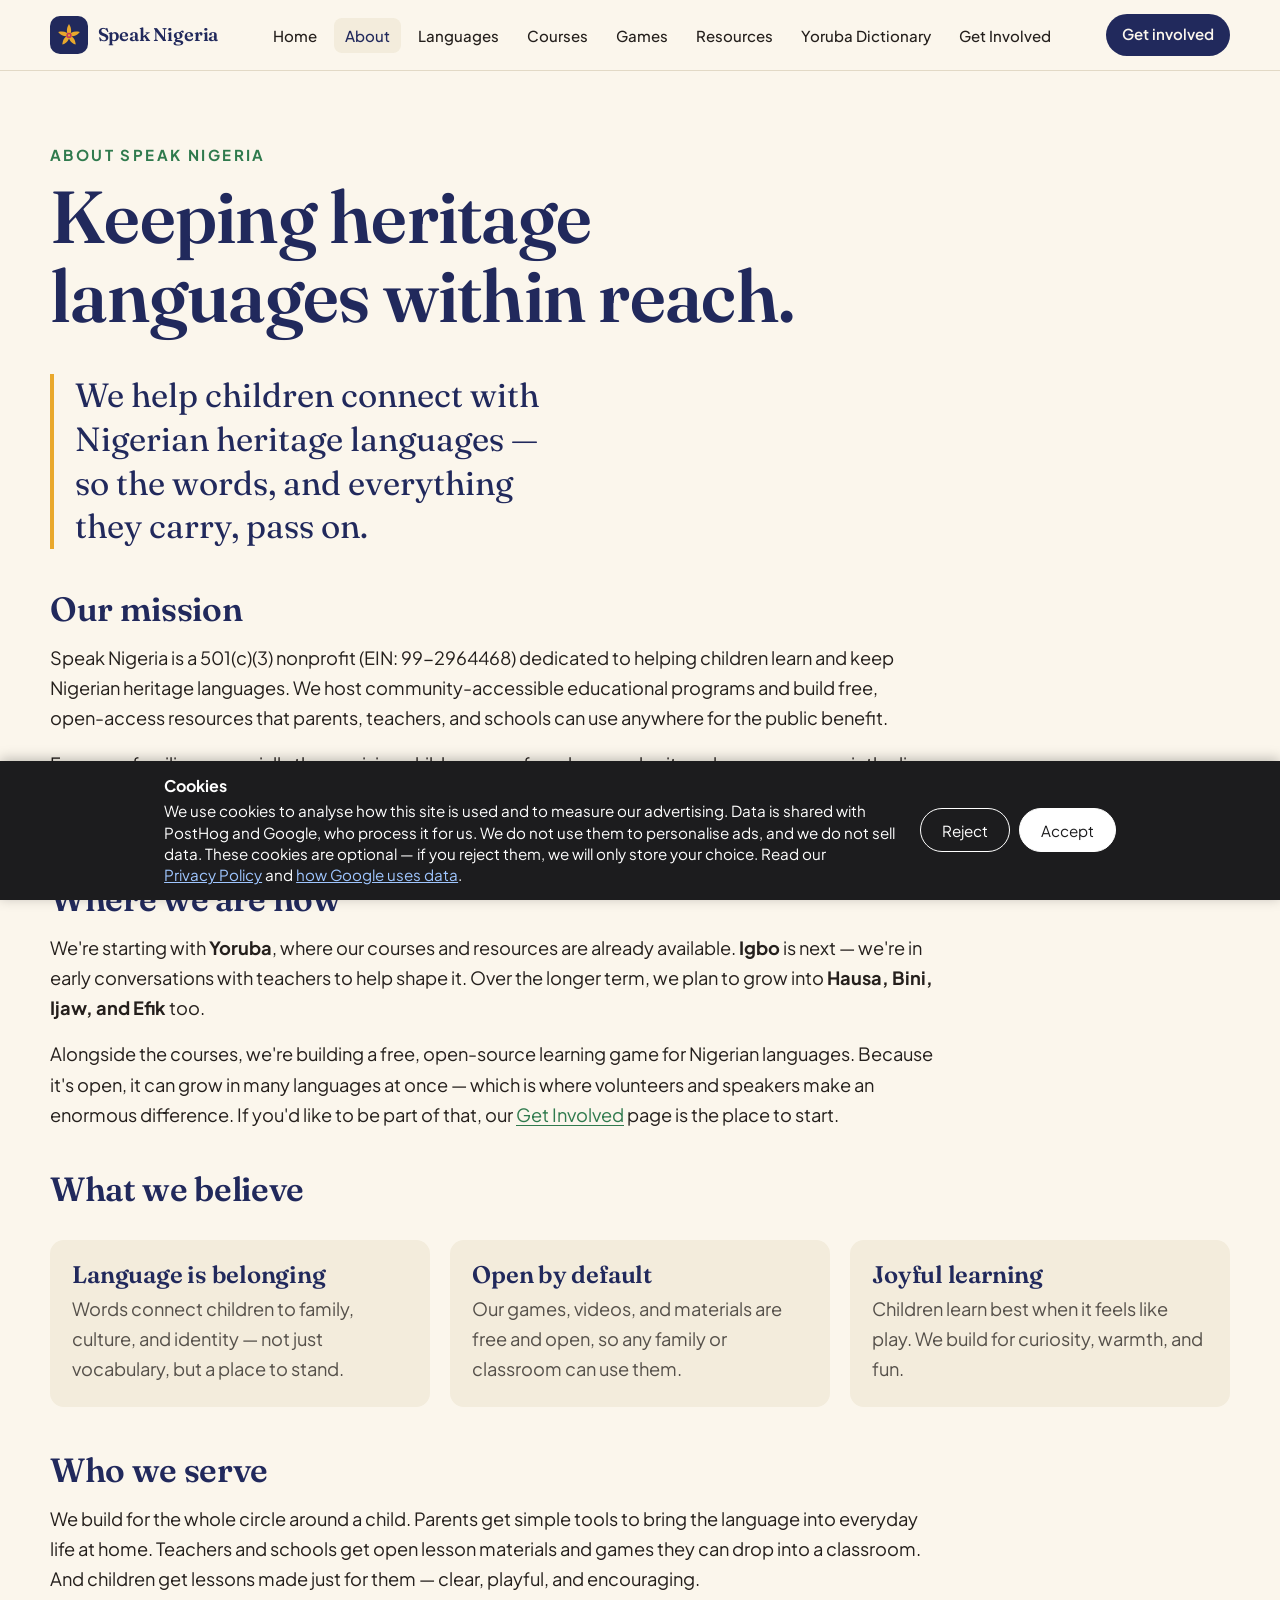
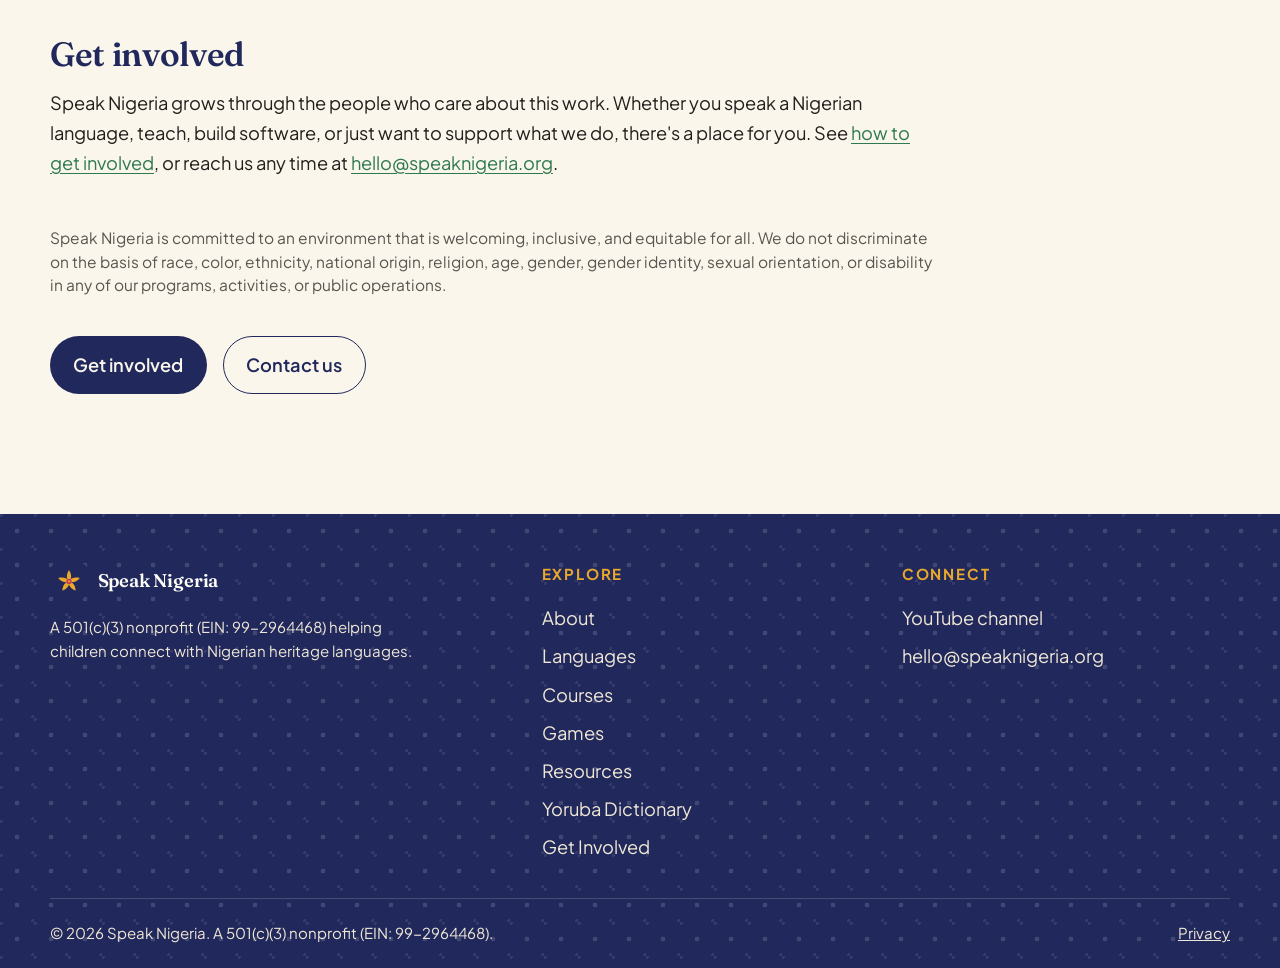
==== about.html @ 641bc690 "Add a privacy policy, and the measurement it describes The cookie notice needs somewhere to link, an" ====
<!DOCTYPE html>
<html lang="en">
<head>
  <meta charset="UTF-8" />
  <meta name="viewport" content="width=device-width, initial-scale=1.0" />
  <link rel="icon" type="image/svg+xml" href="/favicon.svg" />
  <title>About — Speak Nigeria</title>
  <meta name="description" content="Our mission: helping children connect with Nigerian heritage languages through joyful learning and free, open resources. Starting with Yoruba, building toward more." />
  <link rel="preconnect" href="https://fonts.googleapis.com" />
  <link rel="preconnect" href="https://fonts.gstatic.com" crossorigin />
  <link href="https://fonts.googleapis.com/css2?family=Fraunces:opsz,wght@9..144,400;9..144,500;9..144,600&family=Plus+Jakarta+Sans:wght@400;500;600;700&display=swap" rel="stylesheet" />
  <link rel="stylesheet" href="assets/styles.css" />
</head>
<body>
  <a class="skip" href="#main">Skip to content</a>

  <header class="site-header">
    <div class="wrap nav">
      <a class="brand" href="index.html">
        <span class="brand-mark"><svg class="brand-flower" viewBox="0 0 64 64" xmlns="http://www.w3.org/2000/svg" role="img" aria-label="Speak Nigeria">
        <g fill="#E9A82C">
          <path d="M32 5 C 39 16, 39 27, 32 33 C 25 27, 25 16, 32 5 Z"/>
          <path d="M32 5 C 39 16, 39 27, 32 33 C 25 27, 25 16, 32 5 Z" transform="rotate(72 32 33)"/>
          <path d="M32 5 C 39 16, 39 27, 32 33 C 25 27, 25 16, 32 5 Z" transform="rotate(144 32 33)"/>
          <path d="M32 5 C 39 16, 39 27, 32 33 C 25 27, 25 16, 32 5 Z" transform="rotate(216 32 33)"/>
          <path d="M32 5 C 39 16, 39 27, 32 33 C 25 27, 25 16, 32 5 Z" transform="rotate(288 32 33)"/>
        </g>
        <circle cx="32" cy="33" r="6.5" fill="#C6385A"/>
        <circle cx="32" cy="33" r="2.6" fill="#E9A82C"/>
      </svg></span>
        <span class="brand-name">Speak Nigeria</span>
      </a>
      <nav aria-label="Primary">
        <ul class="nav-links">
          <li><a href="index.html">Home</a></li>
          <li><a href="about.html" aria-current="page">About</a></li>
          <li><a href="languages.html">Languages</a></li>
          <li><a href="courses.html">Courses</a></li>
          <li><a href="https://games.speaknigeria.org">Games</a></li>
          <li><a href="resources.html">Resources</a></li>
          <li><a href="https://yorubadict.com" target="_blank" rel="noopener">Yoruba Dictionary</a></li>
          <li><a href="get-involved.html">Get Involved</a></li>
        </ul>
      </nav>
      <a class="nav-cta" href="get-involved.html">Get involved</a>
      <button class="nav-toggle" aria-label="Menu" aria-expanded="false"><span></span></button>
    </div>
    <div class="wrap mobile-menu">
      <a href="index.html">Home</a>
      <a href="about.html">About</a>
      <a href="languages.html">Languages</a>
      <a href="courses.html">Courses</a>
      <a href="https://games.speaknigeria.org">Games</a>
      <a href="resources.html">Resources</a>
      <a href="https://yorubadict.com" target="_blank" rel="noopener">Yoruba Dictionary</a>
      <a href="get-involved.html">Get Involved</a>
    </div>
  </header>

  <main id="main">
    <div class="wrap page-head">
      <p class="eyebrow" style="color:var(--accent-courses);">About Speak Nigeria</p>
      <h1>Keeping heritage languages within reach.</h1>
    </div>

    <section class="section" style="padding-top:0;">
      <div class="wrap">
        <div class="mission-quote reveal" style="font-size:var(--step-2); max-width:24ch;">
          We help children connect with Nigerian heritage languages — so the words, and everything they carry, pass on.
        </div>

        <div class="prose reveal" style="margin-top:2.5rem;">
          <h2>Our mission</h2>
          <p>Speak Nigeria is a 501(c)(3) nonprofit (EIN: 99-2964468) dedicated to helping children learn and keep Nigerian heritage languages. We host community-accessible educational programs and build free, open-access resources that parents, teachers, and schools can use anywhere for the public benefit.</p>
          <p>For many families, especially those raising children away from home, a heritage language can quietly slip away in a single generation. We want to change that. A language isn't only a way to speak — it carries family history, culture, and a sense of belonging. When a child holds on to the language, they hold on to all of it.</p>

          <h2>Where we are now</h2>
          <p>We're starting with <strong>Yoruba</strong>, where our courses and resources are already available. <strong>Igbo</strong> is next — we're in early conversations with teachers to help shape it. Over the longer term, we plan to grow into <strong>Hausa, Bini, Ijaw, and Efik</strong> too.</p>
          <p>Alongside the courses, we're building a free, open-source learning game for Nigerian languages. Because it's open, it can grow in many languages at once — which is where volunteers and speakers make an enormous difference. If you'd like to be part of that, our <a href="get-involved.html">Get Involved</a> page is the place to start.</p>

          <h2>What we believe</h2>
        </div>

        <div class="values">
          <div class="value reveal">
            <h3>Language is belonging</h3>
            <p>Words connect children to family, culture, and identity — not just vocabulary, but a place to stand.</p>
          </div>
          <div class="value reveal">
            <h3>Open by default</h3>
            <p>Our games, videos, and materials are free and open, so any family or classroom can use them.</p>
          </div>
          <div class="value reveal">
            <h3>Joyful learning</h3>
            <p>Children learn best when it feels like play. We build for curiosity, warmth, and fun.</p>
          </div>
        </div>

        <div class="prose reveal" style="margin-top:2.8rem;">
          <h2>Who we serve</h2>
          <p>We build for the whole circle around a child. Parents get simple tools to bring the language into everyday life at home. Teachers and schools get open lesson materials and games they can drop into a classroom. And children get lessons made just for them — clear, playful, and encouraging.</p>

          <h2>Get involved</h2>
          <p>Speak Nigeria grows through the people who care about this work. Whether you speak a Nigerian language, teach, build software, or just want to support what we do, there's a place for you. See <a href="get-involved.html">how to get involved</a>, or reach us any time at <a href="mailto:hello@speaknigeria.org">hello@speaknigeria.org</a>.</p>
          
          <p style="margin-top:3rem; font-size: 0.85em; opacity: 0.75; line-height: 1.5;">Speak Nigeria is committed to an environment that is welcoming, inclusive, and equitable for all. We do not discriminate on the basis of race, color, ethnicity, national origin, religion, age, gender, gender identity, sexual orientation, or disability in any of our programs, activities, or public operations.</p>
        </div>

        <!-- Side-by-side action buttons -->
        <div style="margin-top: 2.5rem; display: flex; gap: 1rem; flex-wrap: wrap;" class="reveal">
          <a class="btn btn-dark" href="get-involved.html">Get involved</a>
          <a class="btn" style="background: transparent; border: 1.5px solid var(--brand-indigo); color: var(--brand-indigo);" href="mailto:hello@speaknigeria.org">Contact us</a>
        </div>
      </div>
    </section>
  </main>

  <footer class="site-footer adire">
    <div class="wrap">
      <div class="footer-grid">
        <div>
          <a class="brand" href="index.html"><span class="brand-mark"><svg class="brand-flower" viewBox="0 0 64 64" xmlns="http://www.w3.org/2000/svg" role="img" aria-label="Speak Nigeria">
        <g fill="#E9A82C">
          <path d="M32 5 C 39 16, 39 27, 32 33 C 25 27, 25 16, 32 5 Z"/>
          <path d="M32 5 C 39 16, 39 27, 32 33 C 25 27, 25 16, 32 5 Z" transform="rotate(72 32 33)"/>
          <path d="M32 5 C 39 16, 39 27, 32 33 C 25 27, 25 16, 32 5 Z" transform="rotate(144 32 33)"/>
          <path d="M32 5 C 39 16, 39 27, 32 33 C 25 27, 25 16, 32 5 Z" transform="rotate(216 32 33)"/>
          <path d="M32 5 C 39 16, 39 27, 32 33 C 25 27, 25 16, 32 5 Z" transform="rotate(288 32 33)"/>
        </g>
        <circle cx="32" cy="33" r="6.5" fill="#C6385A"/>
        <circle cx="32" cy="33" r="2.6" fill="#E9A82C"/>
      </svg></span><span class="brand-name">Speak Nigeria</span></a>
          <p>A 501(c)(3) nonprofit (EIN: 99-2964468) helping children connect with Nigerian heritage languages.</p>
        </div>
        <div class="footer-col">
          <h4>Explore</h4>
          <a href="about.html">About</a>
          <a href="languages.html">Languages</a>
          <a href="courses.html">Courses</a>
          <a href="https://games.speaknigeria.org">Games</a>
          <a href="resources.html">Resources</a>
          <a href="https://yorubadict.com" target="_blank" rel="noopener">Yoruba Dictionary</a>
          <a href="get-involved.html">Get Involved</a>
        </div>
        <div class="footer-col">
          <h4>Connect</h4>
          <a href="https://www.youtube.com/@speaknigeria" target="_blank" rel="noopener" data-youtube>YouTube channel</a>
          <a href="mailto:hello@speaknigeria.org">hello@speaknigeria.org</a>
        </div>
      </div>
      <div class="footer-bottom">
        <span>© 2026 Speak Nigeria. A 501(c)(3) nonprofit (EIN: 99-2964468).</span>
        <span><a href="privacy.html">Privacy</a></span>
      </div>
    </div>
  </footer>

  <!-- Analytics. Order matters: consent sets the default-denied state before
       anything can send, and track.js queues until consent resolves.
       These three are copies - edit them in the yorubadict repo and run
       analytics/copy-to-siblings.mjs. -->
  <script src="assets/analytics/consent.js?v=1"></script>
  <script src="assets/analytics/track.js?v=1"></script>
  <script src="assets/analytics/page-events.js?v=1"></script>
  <script>snPage.start('speaknigeria');</script>
  <script src="assets/main.js"></script>
</body>
</html>
---- assets/styles.css ----
/* =========================================================
   Speak Nigeria — shared stylesheet
   Palette drawn from adire (indigo resist-dyed cloth):
   indigo base, saffron joy, palm-green + hibiscus for the
   three offerings, warm paper ground.
   Brand tokens live in _tokens.css (shared with the Yorùbá
   dictionary) — this file only adds site-specific rules.
   ========================================================= */

@import url("_tokens.css");

/* ---------- reset-ish ---------- */
*, *::before, *::after { box-sizing: border-box; }
html { -webkit-text-size-adjust: 100%; scroll-behavior: smooth; }
body {
  margin: 0;
  font-family: var(--font-body);
  font-size: var(--step-0);
  line-height: 1.65;
  color: var(--text-primary);
  background: var(--background-primary);
  -webkit-font-smoothing: antialiased;
}
img { max-width: 100%; display: block; }
a { color: inherit; }

h1, h2, h3 { font-family: var(--font-display); font-weight: 600; line-height: 1.08; margin: 0; letter-spacing: -0.01em; }
p { margin: 0; }

.wrap { width: min(100% - 2.5rem, var(--wrap)); margin-inline: auto; }

/* ---------- adire pattern (signature motif) ---------- */
.adire {
  background-color: var(--brand-indigo);
  background-image:
    radial-gradient(circle at 50% 50%, rgba(255,255,255,.14) 2.2px, transparent 2.6px),
    radial-gradient(circle at 0 0,     rgba(255,255,255,.09) 3px,   transparent 3.4px),
    radial-gradient(circle at 100% 100%, rgba(255,255,255,.09) 3px, transparent 3.4px);
  background-size: 34px 34px, 34px 34px, 34px 34px;
  background-position: 0 0, 0 0, 0 0;
}

/* ---------- header / nav ---------- */
.site-header {
  position: sticky; top: 0; z-index: 50;
  background: color-mix(in srgb, var(--background-primary) 88%, transparent);
  backdrop-filter: blur(8px);
  border-bottom: 1px solid var(--border-subtle);
}
.nav {
  display: flex; align-items: center; justify-content: space-between;
  gap: 1rem; padding-block: 0.85rem;
}
.brand { display: inline-flex; align-items: center; gap: 0.6rem; text-decoration: none; }
.brand-mark {
  width: 38px; height: 38px; border-radius: 10px;
  display: grid; place-items: center;
  background: var(--brand-indigo); color: var(--brand-accent);
  font-family: var(--font-display); font-weight: 600; font-size: 1.25rem;
  flex: none;
}
.brand-name { font-family: var(--font-display); font-weight: 600; font-size: 1.15rem; color: var(--brand-indigo); letter-spacing: -0.01em; }
.nav-links { display: flex; align-items: center; gap: 0.35rem; list-style: none; margin: 0; padding: 0; }
.nav-links a {
  text-decoration: none; color: var(--text-primary); font-weight: 500; font-size: var(--step--1);
  padding: 0.5rem 0.7rem; border-radius: 8px;
}
.nav-links a:hover { background: var(--background-secondary); }
.nav-links a[aria-current="page"] { color: var(--brand-indigo); background: var(--background-secondary); }
.nav-cta {
  text-decoration: none; font-weight: 600; font-size: var(--step--1);
  background: var(--brand-indigo); color: var(--background-primary);
  padding: 0.55rem 1rem; border-radius: 999px;
}
.nav-cta:hover { background: var(--brand-indigo-deep); }

.nav-toggle { display: none; }
.mobile-menu { display: none; }
.brand-flower { width: 26px; height: 26px; display: block; overflow: visible; }

/* ---------- buttons ---------- */
.btn {
  display: inline-flex; align-items: center; gap: 0.5rem;
  font-family: var(--font-body); font-weight: 600; font-size: var(--step-0);
  text-decoration: none; cursor: pointer;
  padding: 0.8rem 1.4rem; border-radius: 999px; border: 1.5px solid transparent;
  transition: transform .12s ease, background .2s ease;
}
.btn:active { transform: translateY(1px); }
.btn-primary { background: var(--brand-accent); color: var(--brand-indigo-deep); }
.btn-primary:hover { background: var(--brand-accent-hover); }
.btn-ghost { background: transparent; color: var(--background-primary); border-color: rgba(239,231,214,.4); }
.btn-ghost:hover { border-color: var(--background-primary); }
.btn-dark { background: var(--brand-indigo); color: var(--background-primary); }
.btn-dark:hover { background: var(--brand-indigo-deep); }

/* ---------- hero ---------- */
.hero { color: var(--text-tertiary); position: relative; overflow: hidden; }
.hero-inner { padding-block: clamp(3.5rem, 8vw, 6.5rem); text-align: center; }
.greeting {
  font-family: "Noto Serif", "Noto Sans", "Segoe UI", "Arial Unicode MS", serif;
  font-weight: 600;
  font-size: var(--step-4); color: var(--surface); line-height: 1.1;
  margin-bottom: 0.35rem;
  font-variant-ligatures: none;
  text-rendering: optimizeLegibility;
}
.greeting-sub {
  font-size: var(--step--1); letter-spacing: 0.18em; text-transform: uppercase;
  color: var(--brand-accent); min-height: 1.4em;
}
.hero h1 {
  color: var(--surface); font-size: var(--step-3);
  max-width: 20ch; margin: 1.4rem auto 0.9rem;
}
.hero p.lede { max-width: 52ch; margin: 0 auto 2rem; color: var(--text-tertiary); font-size: var(--step-1); line-height: 1.5; }
.hero-actions { display: flex; gap: 0.8rem; justify-content: center; flex-wrap: wrap; }

/* ---------- sections ---------- */
.section { padding-block: clamp(3rem, 7vw, 5.5rem); }
.section-tight { padding-block: clamp(2rem, 5vw, 3.5rem); }
.eyebrow {
  font-size: var(--step--1); font-weight: 700; letter-spacing: 0.16em;
  text-transform: uppercase; color: var(--accent-courses); margin-bottom: 0.6rem;
}
.section h2 { font-size: var(--step-3); max-width: 18ch; }
.section .intro { max-width: 60ch; margin-top: 1rem; color: var(--text-secondary); font-size: var(--step-1); }

/* ---------- offering cards ---------- */
.cards { display: grid; gap: 1.25rem; margin-top: 2.5rem; grid-template-columns: repeat(3, 1fr); }
.card {
  background: var(--surface); border: 1px solid var(--border-subtle); border-radius: var(--radius);
  padding: 1.6rem; display: flex; flex-direction: column; gap: 0.7rem;
  box-shadow: var(--shadow);
}
.card .tag {
  align-self: flex-start; font-size: var(--step--1); font-weight: 700;
  letter-spacing: 0.08em; text-transform: uppercase;
  padding: 0.3rem 0.7rem; border-radius: 999px;
}
.tag.courses { background: color-mix(in srgb, var(--accent-courses) 14%, #fff); color: var(--accent-courses); }
.tag.games   { background: color-mix(in srgb, var(--accent-games) 12%, #fff); color: var(--accent-games); }
.tag.videos  { background: color-mix(in srgb, var(--accent-videos) 12%, #fff); color: var(--accent-videos); }
.card h3 { font-size: var(--step-2); }
.card p { color: var(--text-secondary); }
.card .card-link { margin-top: auto; font-weight: 600; text-decoration: none; color: var(--brand-indigo); display: inline-flex; gap: .35rem; }
.card .card-link:hover { gap: .6rem; }
.card.accent-courses { border-top: 4px solid var(--accent-courses); }
.card.accent-games   { border-top: 4px solid var(--accent-games); }
.card.accent-videos  { border-top: 4px solid var(--accent-videos); }

/* ---------- language strip ---------- */
.lang-strip { border-block: 1px solid var(--border-subtle); background: var(--background-secondary); }
.lang-strip .wrap { display: flex; flex-wrap: wrap; align-items: center; gap: 0.6rem 1.5rem; padding-block: 1.5rem; justify-content: center; }
.lang-strip .label { font-size: var(--step--1); text-transform: uppercase; letter-spacing: 0.14em; color: var(--text-secondary); font-weight: 600; }
.lang-chip { font-family: var(--font-display); font-size: var(--step-1); color: var(--brand-indigo); }
.lang-chip + .lang-chip::before { content: "·"; color: var(--brand-accent); margin-right: 1.5rem; margin-left: -0.75rem; }

/* ---------- split (about / mission) ---------- */
.split { display: grid; grid-template-columns: 1.1fr 0.9fr; gap: 3rem; align-items: center; }
.mission-quote {
  font-family: var(--font-display); font-size: var(--step-2); line-height: 1.3;
  color: var(--brand-indigo); border-left: 4px solid var(--brand-accent); padding-left: 1.3rem;
}
.stat-row { display: flex; gap: 2rem; flex-wrap: wrap; margin-top: 2rem; }
.stat .n { font-family: var(--font-display); font-size: var(--step-3); color: var(--brand-indigo); line-height: 1; }
.stat .l { font-size: var(--step--1); color: var(--text-secondary); }

/* ---------- band CTA ---------- */
.band { color: var(--background-primary); text-align: center; border-radius: 20px; padding: clamp(2.5rem,5vw,4rem); }
.band h2 { color: var(--surface); font-size: var(--step-3); max-width: 22ch; margin-inline: auto; }
.band p { max-width: 48ch; margin: 1rem auto 2rem; color: var(--text-tertiary); }

/* ---------- content pages (prose) ---------- */
.page-head { padding-block: clamp(3rem, 6vw, 4.5rem) clamp(1.5rem,3vw,2.5rem); }
.page-head .eyebrow { color: var(--brand-accent); }
.page-head h1 { font-size: var(--step-4); color: var(--brand-indigo); max-width: 16ch; }
.prose { max-width: 68ch; }
.prose h2 { font-size: var(--step-2); color: var(--brand-indigo); margin-top: 2.6rem; }
.prose h3 { font-size: var(--step-1); color: var(--brand-indigo); margin-top: 1.8rem; }
.prose p { margin-top: 1rem; color: var(--text-primary); }
.prose ul { margin-top: 1rem; padding-left: 1.2rem; color: var(--text-primary); }
.prose li { margin-top: 0.4rem; }
.prose a { color: var(--accent-courses); text-underline-offset: 3px; }

/* value grid for about */
.values { display: grid; grid-template-columns: repeat(3,1fr); gap: 1.25rem; margin-top: 2rem; }
.value { background: var(--background-secondary); border-radius: var(--radius); padding: 1.4rem; }
.value h3 { font-family: var(--font-display); font-size: var(--step-1); color: var(--brand-indigo); margin-bottom: 0.4rem; }
.value p { color: var(--text-secondary); font-size: var(--step-0); }

/* resource list */
.res-list { display: grid; gap: 1.25rem; margin-top: 2rem; }
.res {
  display: grid; grid-template-columns: auto 1fr auto; gap: 1.2rem; align-items: center;
  background: var(--surface); border: 1px solid var(--border-subtle); border-radius: var(--radius); padding: 1.4rem 1.5rem;
}
.res .dot { width: 12px; height: 12px; border-radius: 50%; }
.res .dot.courses { background: var(--accent-courses); }
.res .dot.games { background: var(--accent-games); }
.res .dot.videos { background: var(--accent-videos); }
.res h3 { font-family: var(--font-display); font-size: var(--step-1); color: var(--brand-indigo); }
.res p { color: var(--text-secondary); font-size: var(--step-0); margin-top: 0.2rem; }
.res .res-cta { text-decoration: none; font-weight: 600; color: var(--brand-indigo); white-space: nowrap; }
.res .res-cta:hover { color: var(--brand-accent); }

/* ---------- footer ---------- */
.site-footer { color: var(--text-tertiary); margin-top: 2rem; }
.footer-grid { display: grid; grid-template-columns: 1.4fr 1fr 1fr; gap: 2rem; padding-block: 3rem 2rem; }
.site-footer .brand-name { color: var(--surface); }
.site-footer p { color: var(--text-tertiary); font-size: var(--step--1); margin-top: 0.8rem; max-width: 34ch; }
.footer-col h4 { font-family: var(--font-body); font-size: var(--step--1); text-transform: uppercase; letter-spacing: 0.12em; color: var(--brand-accent); margin: 0 0 0.8rem; }
.footer-col a { display: block; text-decoration: none; color: var(--text-tertiary); font-size: var(--step-0); padding: 0.25rem 0; }
.footer-col a:hover { color: var(--surface); }
.footer-bottom { border-top: 1px solid rgba(239,231,214,.18); padding-block: 1.4rem; display: flex; justify-content: space-between; flex-wrap: wrap; gap: 1rem; font-size: var(--step--1); color: var(--text-tertiary); }

/* ---------- reveal animation ---------- */
.reveal { opacity: 0; transform: translateY(18px); transition: opacity .6s ease, transform .6s ease; }
.reveal.in { opacity: 1; transform: none; }

/* ---------- responsive ---------- */
@media (max-width: 860px) {
  .cards, .values { grid-template-columns: 1fr; }
  .split { grid-template-columns: 1fr; gap: 2rem; }
  .footer-grid { grid-template-columns: 1fr 1fr; }
}
@media (max-width: 1080px) {
  .nav-links, .nav > .nav-cta { display: none; }
  .nav-toggle {
    display: inline-grid; place-items: center; width: 44px; height: 44px;
    background: transparent; border: 1px solid var(--border-subtle); border-radius: 10px; cursor: pointer;
  }
  .nav-toggle span, .nav-toggle span::before, .nav-toggle span::after {
    content: ""; display: block; width: 20px; height: 2px; background: var(--brand-indigo); position: relative;
  }
  .nav-toggle span::before { position: absolute; top: -6px; }
  .nav-toggle span::after { position: absolute; top: 6px; }
  .mobile-menu { display: none; padding: 0.5rem 0 1rem; border-top: 1px solid var(--border-subtle); }
  .mobile-menu.open { display: block; }
  .mobile-menu a { display: block; text-decoration: none; color: var(--text-primary); font-weight: 500; padding: 0.7rem 0.3rem; }
  .mobile-menu a:hover { color: var(--brand-indigo); }
}
@media (max-width: 560px) {
  .footer-grid { grid-template-columns: 1fr; }
  .res { grid-template-columns: 1fr; gap: 0.6rem; text-align: left; }
}

/* ---------- accessibility ---------- */
:focus-visible { outline: 3px solid var(--brand-accent); outline-offset: 2px; border-radius: 4px; }
.skip {
  position: absolute; left: -9999px; top: 0; background: var(--brand-indigo); color: var(--surface);
  padding: 0.7rem 1rem; border-radius: 0 0 8px 0; z-index: 100;
}
.skip:focus { left: 0; }

@media (prefers-reduced-motion: reduce) {
  * { scroll-behavior: auto !important; }
  .reveal { opacity: 1; transform: none; transition: none; }
  .greeting-sub { transition: none; }
}

/* =========================================================
   Additions: language status, volunteer theme, status badges
   ========================================================= */

/* Language status groups (replaces the flat "languages we work in") */
.lang-status { display: grid; grid-template-columns: repeat(2, minmax(0, 1fr)); gap: 1.5rem; margin-top: 2rem; }
.lang-group { text-align: center; }
.lang-group.muted { grid-column: 1 / -1; }
.lang-group .status {
  display: inline-block; font-size: var(--step--1); font-weight: 700;
  letter-spacing: 0.1em; text-transform: uppercase; padding: 0.3rem 0.8rem;
  border-radius: 999px; margin-bottom: 0.8rem;
}
.status.now     { background: color-mix(in srgb, var(--accent-courses) 15%, #fff); color: var(--accent-courses); }
.status.next    { background: color-mix(in srgb, var(--brand-accent) 22%, #fff); color: var(--brand-accent-deep); }
.status.planned { background: var(--background-secondary); color: var(--text-secondary); }
.lang-group .names { font-family: var(--font-display); font-size: var(--step-1); color: var(--brand-indigo); line-height: 1.4; }
.lang-group.muted .names { color: var(--text-secondary); }

/* Volunteer / get-involved accent (saffron) */
.tag.volunteer { background: color-mix(in srgb, var(--brand-accent) 24%, #fff); color: var(--brand-accent-deep); }
.card.accent-volunteer { border-top: 4px solid var(--brand-accent); }
.res .dot.volunteer { background: var(--brand-accent); }
.tag.teachers { background: color-mix(in srgb, var(--accent-courses) 14%, #fff); color: var(--accent-courses); }
.res .dot.teachers { background: var(--accent-courses); }

/* Highlighted "primary ask" block on paper */
.highlight {
  background: linear-gradient(180deg, var(--surface), var(--background-secondary));
  border: 1px solid var(--border-subtle); border-left: 5px solid var(--brand-accent);
  border-radius: var(--radius); padding: 2rem; box-shadow: var(--shadow);
}
.highlight h3 { font-size: var(--step-2); color: var(--brand-indigo); }
.highlight p { color: var(--text-secondary); margin-top: 0.6rem; }

/* Small inline status pill for headings */
.pill {
  display: inline-block; vertical-align: middle; font-family: var(--font-body);
  font-size: 0.7em; font-weight: 700; letter-spacing: 0.08em; text-transform: uppercase;
  padding: 0.25em 0.7em; border-radius: 999px; margin-left: 0.6rem;
}
.pill.now  { background: color-mix(in srgb, var(--accent-courses) 15%, #fff); color: var(--accent-courses); }
.pill.next { background: color-mix(in srgb, var(--brand-accent) 22%, #fff); color: var(--brand-accent-deep); }
.pill.soon { background: var(--background-secondary); color: var(--text-secondary); }

/* Steps list for "how to help" */
.steps { counter-reset: step; display: grid; gap: 1rem; margin-top: 1.5rem; list-style: none; padding: 0; }
.steps li {
  position: relative; padding-left: 3.2rem; min-height: 2.2rem;
  display: flex; flex-direction: column; justify-content: center;
}
.steps li::before {
  counter-increment: step; content: counter(step);
  position: absolute; left: 0; top: 0;
  width: 2.2rem; height: 2.2rem; border-radius: 50%;
  background: var(--brand-indigo); color: var(--brand-accent);
  font-family: var(--font-display); font-weight: 600; font-size: 1.1rem;
  display: grid; place-items: center;
}
.steps li strong { color: var(--text-primary); }
.steps li span { color: var(--text-secondary); font-size: var(--step-0); }

@media (max-width: 860px) {
  .lang-status { grid-template-columns: 1fr; gap: 1rem; }
}

/* Two prominent form CTAs on the courses page */
.form-ctas { display: grid; grid-template-columns: 1fr 1fr; gap: 1.25rem; margin-top: 2rem; }
.form-cta {
  background: var(--surface); border: 1px solid var(--border-subtle); border-radius: var(--radius);
  padding: 1.8rem; box-shadow: var(--shadow); display: flex; flex-direction: column;
}
.form-cta.info   { border-top: 4px solid var(--brand-indigo); }
.form-cta.enroll { border-top: 4px solid var(--brand-accent); }
.form-cta h3 { font-size: var(--step-2); color: var(--brand-indigo); }
.form-cta p { color: var(--text-secondary); margin: 0.5rem 0 1.4rem; }
.form-cta .btn { align-self: flex-start; margin-top: auto; }

/* Language family cards on the languages page */
.family { background: var(--surface); border: 1px solid var(--border-subtle); border-radius: var(--radius); padding: 1.6rem; box-shadow: var(--shadow); }
.family .fam-tag {
  display: inline-block; font-size: var(--step--1); font-weight: 700; letter-spacing: 0.08em;
  text-transform: uppercase; padding: 0.3rem 0.7rem; border-radius: 999px; margin-bottom: 0.8rem;
  background: color-mix(in srgb, var(--brand-indigo) 10%, #fff); color: var(--brand-indigo);
}
.family h3 { font-family: var(--font-display); font-size: var(--step-2); color: var(--brand-indigo); }
.family p { color: var(--text-secondary); margin-top: 0.5rem; }
.family .langs { margin-top: 0.9rem; font-size: var(--step-0); color: var(--text-primary); }
.family .langs strong { color: var(--brand-indigo); }
.strip-link { display: inline-block; margin-top: 1rem; font-weight: 600; color: var(--brand-indigo); text-decoration: none; }
.strip-link:hover { color: var(--brand-accent); }

@media (max-width: 860px) {
  .form-ctas { grid-template-columns: 1fr; }
}
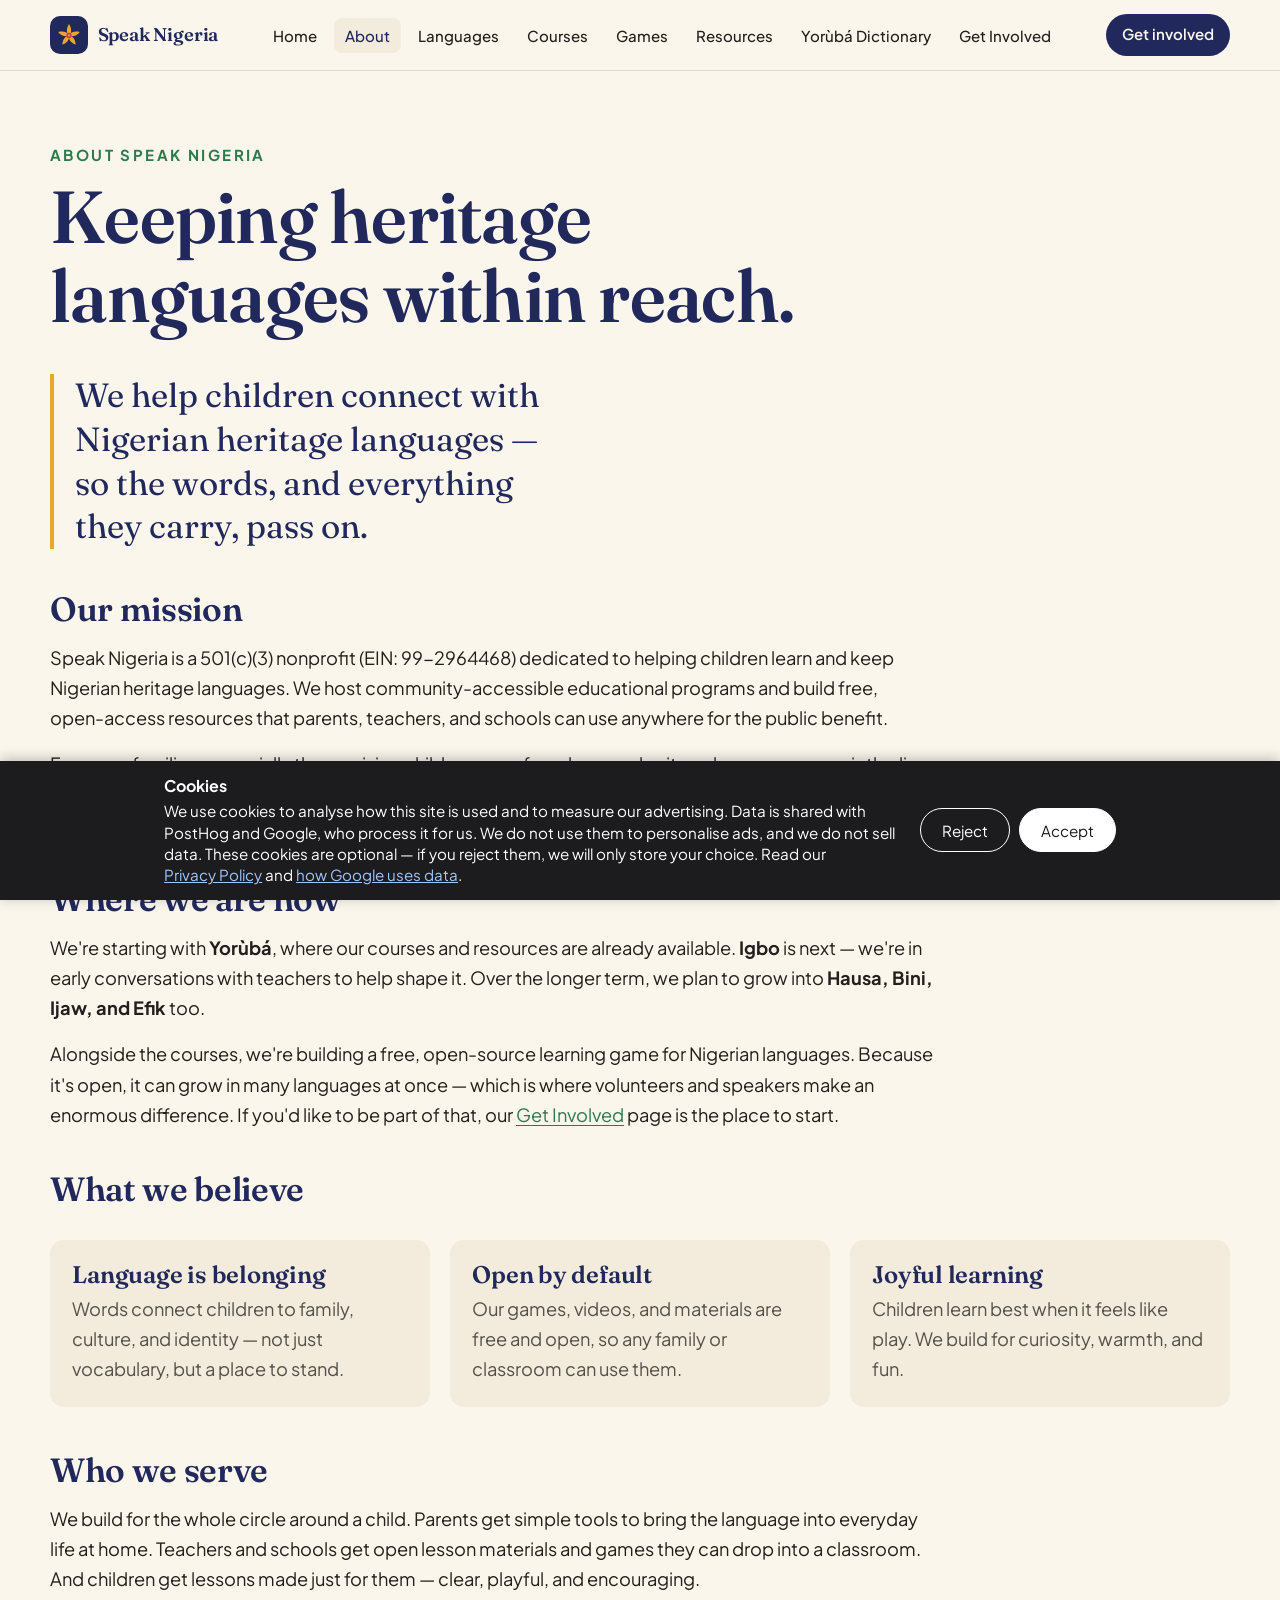
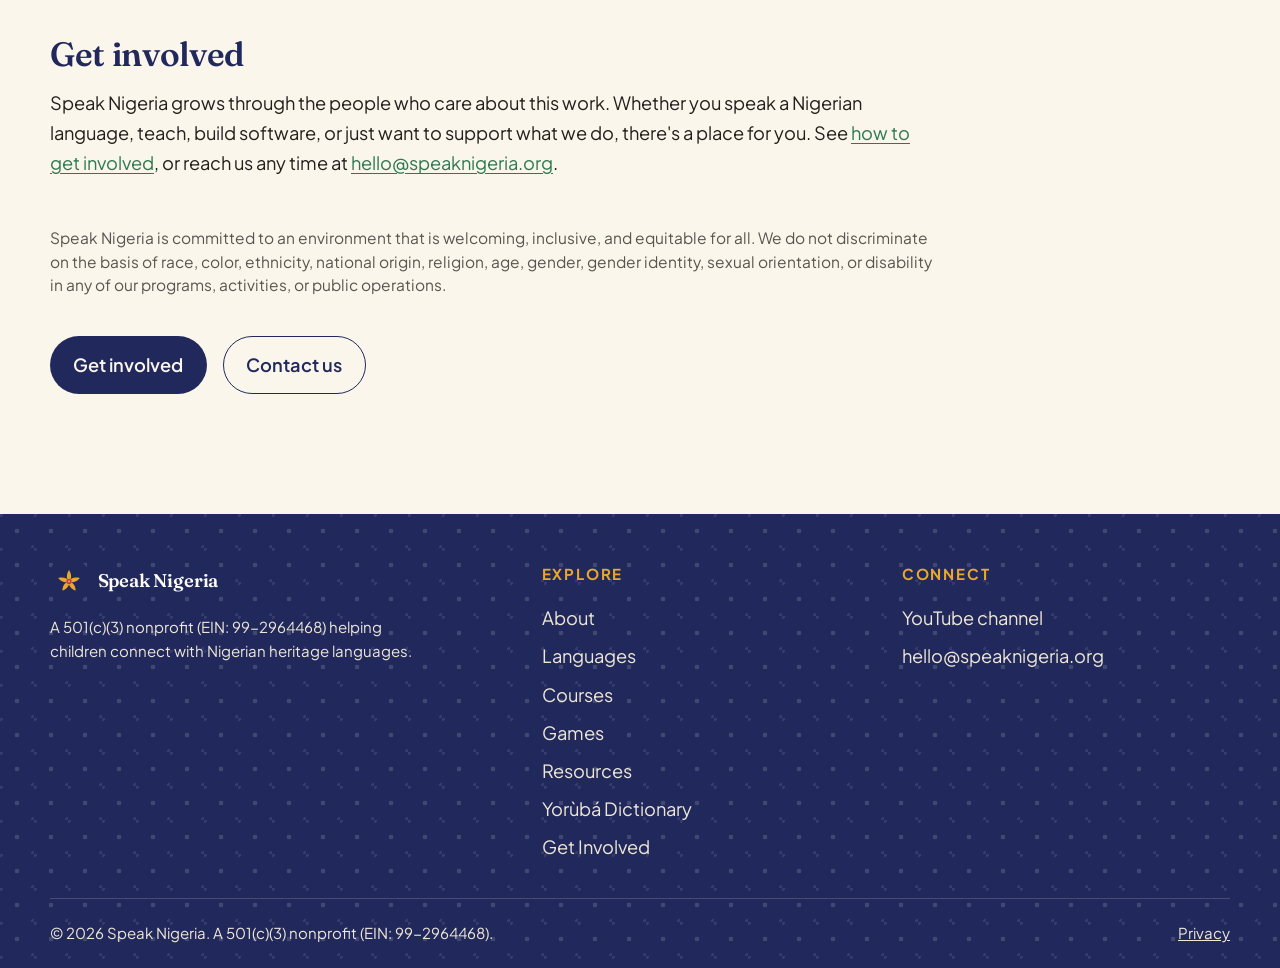
==== commit 0accf82f: "Spell it Yorùbá 41 occurrences across all six pages plus assets/main.js - headings, body copy, meta " ====
--- a/about.html
+++ b/about.html
@@ -5,7 +5,7 @@
   <meta name="viewport" content="width=device-width, initial-scale=1.0" />
   <link rel="icon" type="image/svg+xml" href="/favicon.svg" />
   <title>About — Speak Nigeria</title>
-  <meta name="description" content="Our mission: helping children connect with Nigerian heritage languages through joyful learning and free, open resources. Starting with Yoruba, building toward more." />
+  <meta name="description" content="Our mission: helping children connect with Nigerian heritage languages through joyful learning and free, open resources. Starting with Yorùbá, building toward more." />
   <link rel="preconnect" href="https://fonts.googleapis.com" />
   <link rel="preconnect" href="https://fonts.gstatic.com" crossorigin />
   <link href="https://fonts.googleapis.com/css2?family=Fraunces:opsz,wght@9..144,400;9..144,500;9..144,600&family=Plus+Jakarta+Sans:wght@400;500;600;700&display=swap" rel="stylesheet" />
@@ -38,7 +38,7 @@
           <li><a href="courses.html">Courses</a></li>
           <li><a href="https://games.speaknigeria.org">Games</a></li>
           <li><a href="resources.html">Resources</a></li>
-          <li><a href="https://yorubadict.com" target="_blank" rel="noopener">Yoruba Dictionary</a></li>
+          <li><a href="https://yorubadict.com" target="_blank" rel="noopener">Yorùbá Dictionary</a></li>
           <li><a href="get-involved.html">Get Involved</a></li>
         </ul>
       </nav>
@@ -52,7 +52,7 @@
       <a href="courses.html">Courses</a>
       <a href="https://games.speaknigeria.org">Games</a>
       <a href="resources.html">Resources</a>
-      <a href="https://yorubadict.com" target="_blank" rel="noopener">Yoruba Dictionary</a>
+      <a href="https://yorubadict.com" target="_blank" rel="noopener">Yorùbá Dictionary</a>
       <a href="get-involved.html">Get Involved</a>
     </div>
   </header>
@@ -75,7 +75,7 @@
           <p>For many families, especially those raising children away from home, a heritage language can quietly slip away in a single generation. We want to change that. A language isn't only a way to speak — it carries family history, culture, and a sense of belonging. When a child holds on to the language, they hold on to all of it.</p>
 
           <h2>Where we are now</h2>
-          <p>We're starting with <strong>Yoruba</strong>, where our courses and resources are already available. <strong>Igbo</strong> is next — we're in early conversations with teachers to help shape it. Over the longer term, we plan to grow into <strong>Hausa, Bini, Ijaw, and Efik</strong> too.</p>
+          <p>We're starting with <strong>Yorùbá</strong>, where our courses and resources are already available. <strong>Igbo</strong> is next — we're in early conversations with teachers to help shape it. Over the longer term, we plan to grow into <strong>Hausa, Bini, Ijaw, and Efik</strong> too.</p>
           <p>Alongside the courses, we're building a free, open-source learning game for Nigerian languages. Because it's open, it can grow in many languages at once — which is where volunteers and speakers make an enormous difference. If you'd like to be part of that, our <a href="get-involved.html">Get Involved</a> page is the place to start.</p>
 
           <h2>What we believe</h2>
@@ -139,7 +139,7 @@
           <a href="courses.html">Courses</a>
           <a href="https://games.speaknigeria.org">Games</a>
           <a href="resources.html">Resources</a>
-          <a href="https://yorubadict.com" target="_blank" rel="noopener">Yoruba Dictionary</a>
+          <a href="https://yorubadict.com" target="_blank" rel="noopener">Yorùbá Dictionary</a>
           <a href="get-involved.html">Get Involved</a>
         </div>
         <div class="footer-col">
@@ -160,8 +160,8 @@
        These three are copies - edit them in the yorubadict repo and run
        analytics/copy-to-siblings.mjs. -->
   <script src="assets/analytics/consent.js?v=1"></script>
-  <script src="assets/analytics/track.js?v=1"></script>
-  <script src="assets/analytics/page-events.js?v=1"></script>
+  <script src="assets/analytics/track.js?v=2"></script>
+  <script src="assets/analytics/page-events.js?v=2"></script>
   <script>snPage.start('speaknigeria');</script>
   <script src="assets/main.js"></script>
 </body>
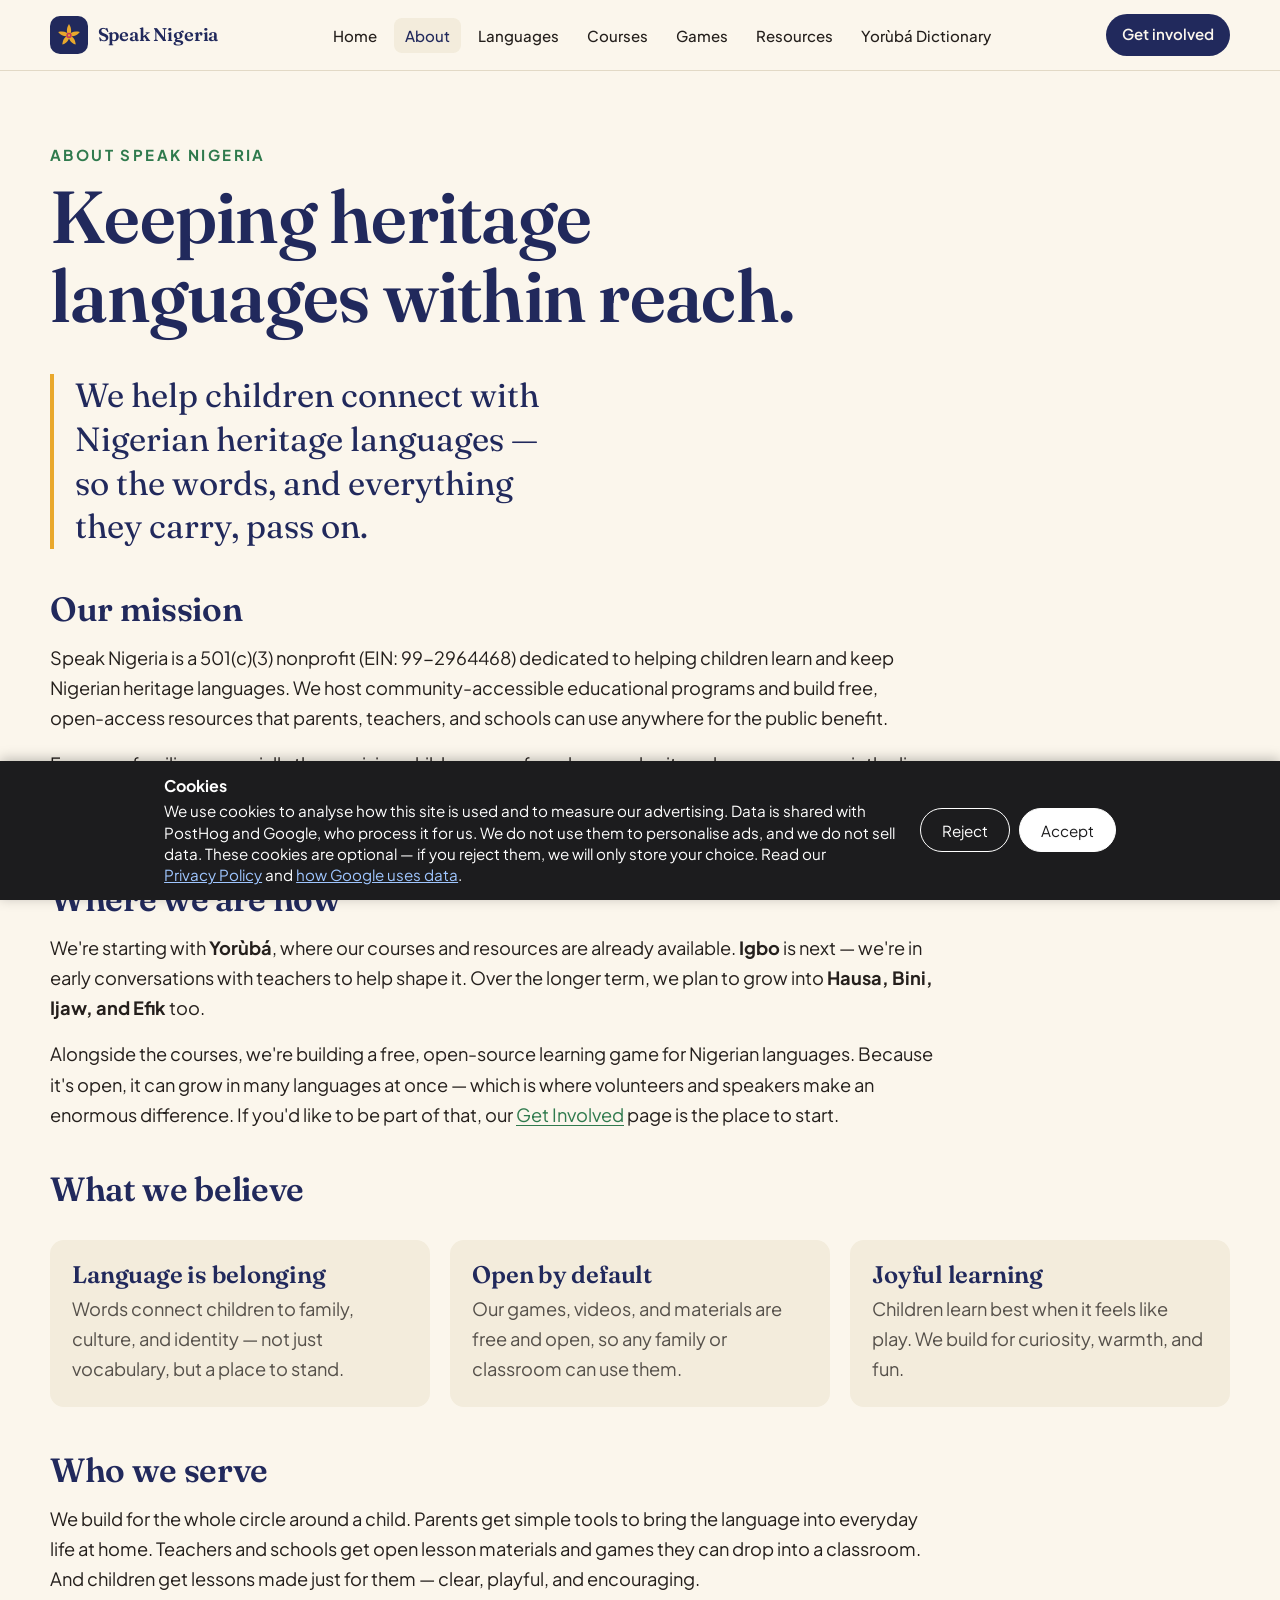
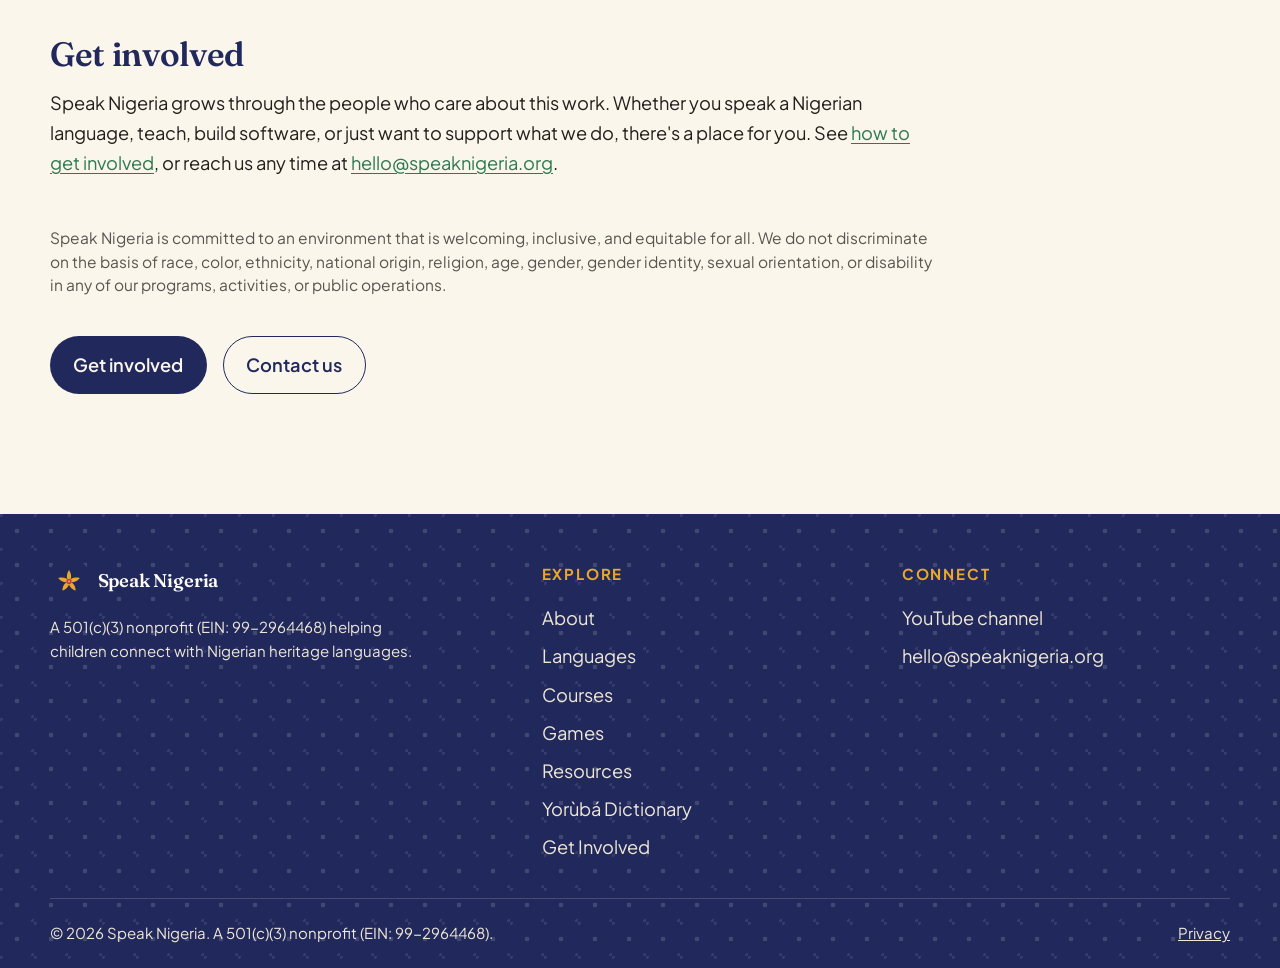
==== commit 6fe04770: "Drop the duplicate Get Involved from the desktop nav The top bar listed "Get Involved" and then, imm" ====
--- a/about.html
+++ b/about.html
@@ -39,7 +39,6 @@
           <li><a href="https://games.speaknigeria.org">Games</a></li>
           <li><a href="resources.html">Resources</a></li>
           <li><a href="https://yorubadict.com" target="_blank" rel="noopener">Yorùbá Dictionary</a></li>
-          <li><a href="get-involved.html">Get Involved</a></li>
         </ul>
       </nav>
       <a class="nav-cta" href="get-involved.html">Get involved</a>
@@ -53,6 +52,10 @@
       <a href="https://games.speaknigeria.org">Games</a>
       <a href="resources.html">Resources</a>
       <a href="https://yorubadict.com" target="_blank" rel="noopener">Yorùbá Dictionary</a>
+      <!-- Load-bearing: below 1080px both .nav-links and .nav-cta are
+           hidden, so this is the only route to Get Involved on a phone.
+           The desktop nav item was removed because the CTA beside it said
+           the same thing; do not remove this one to match. -->
       <a href="get-involved.html">Get Involved</a>
     </div>
   </header>
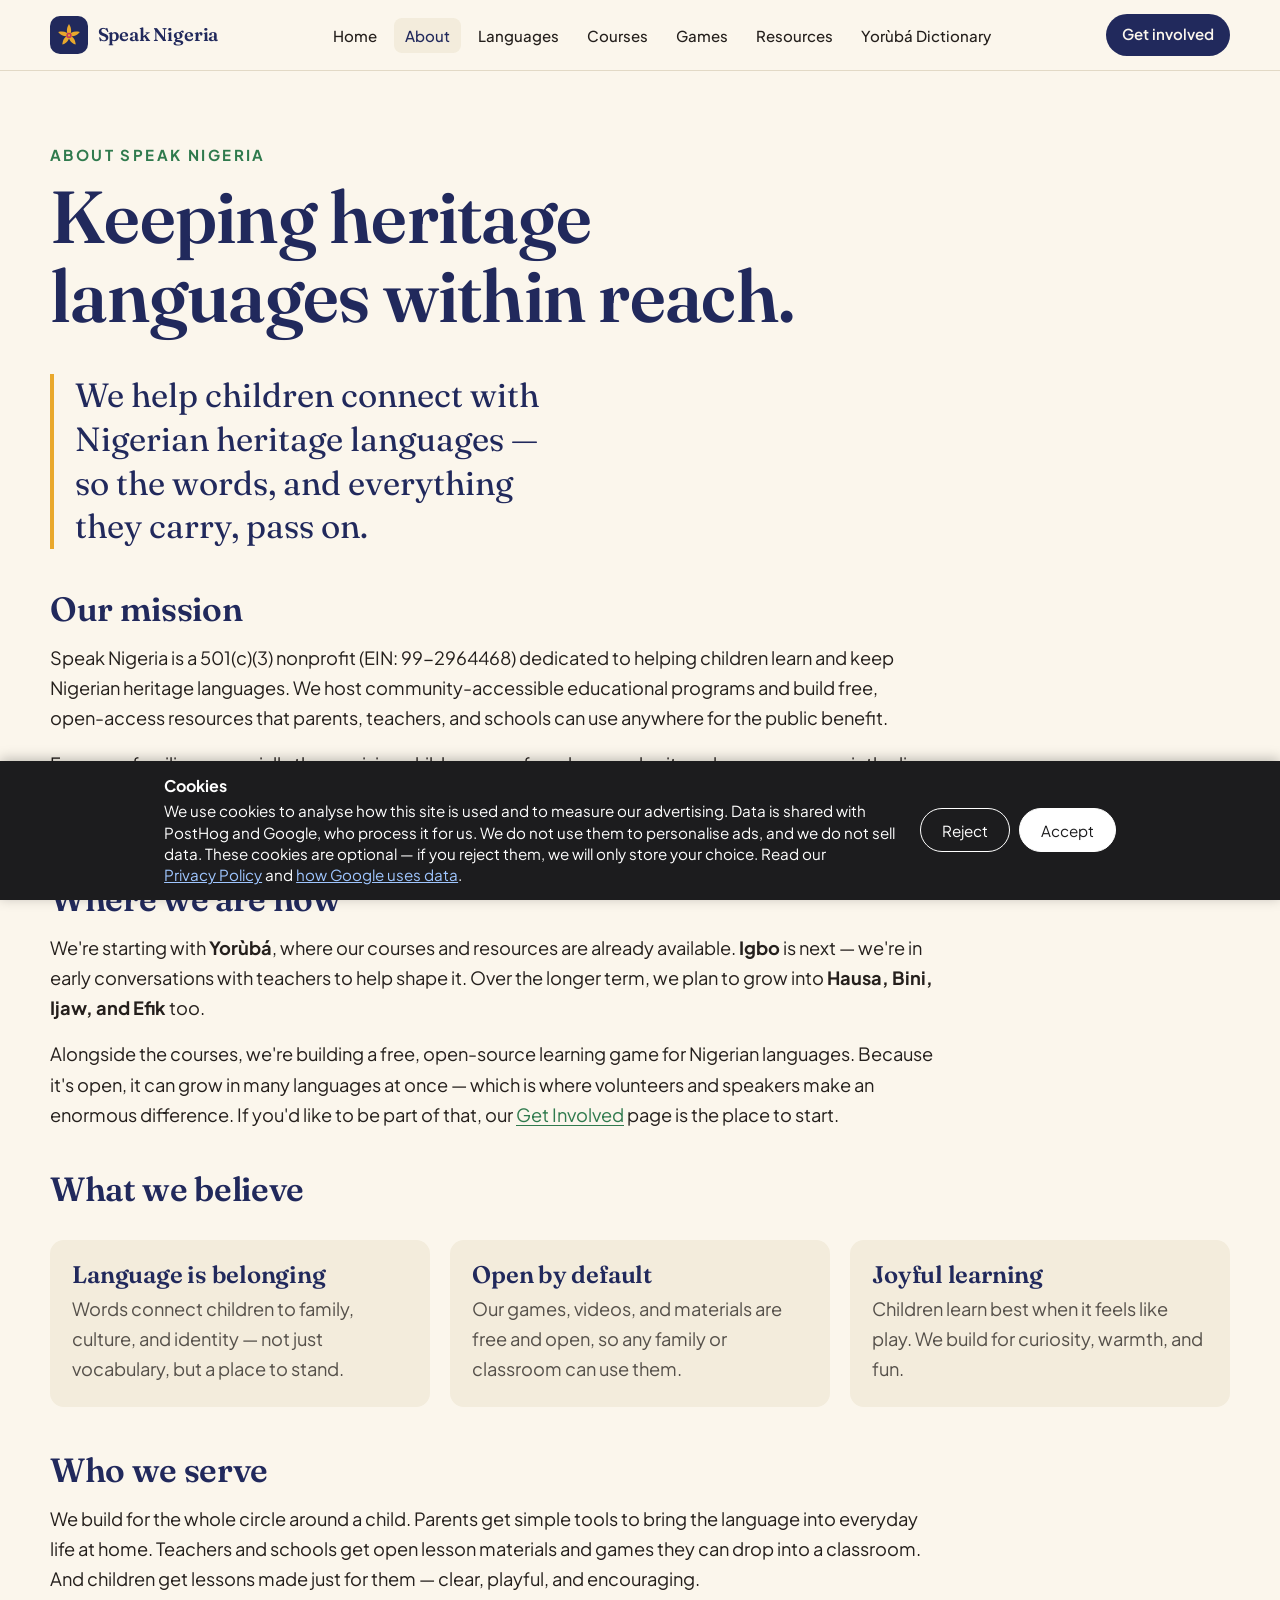
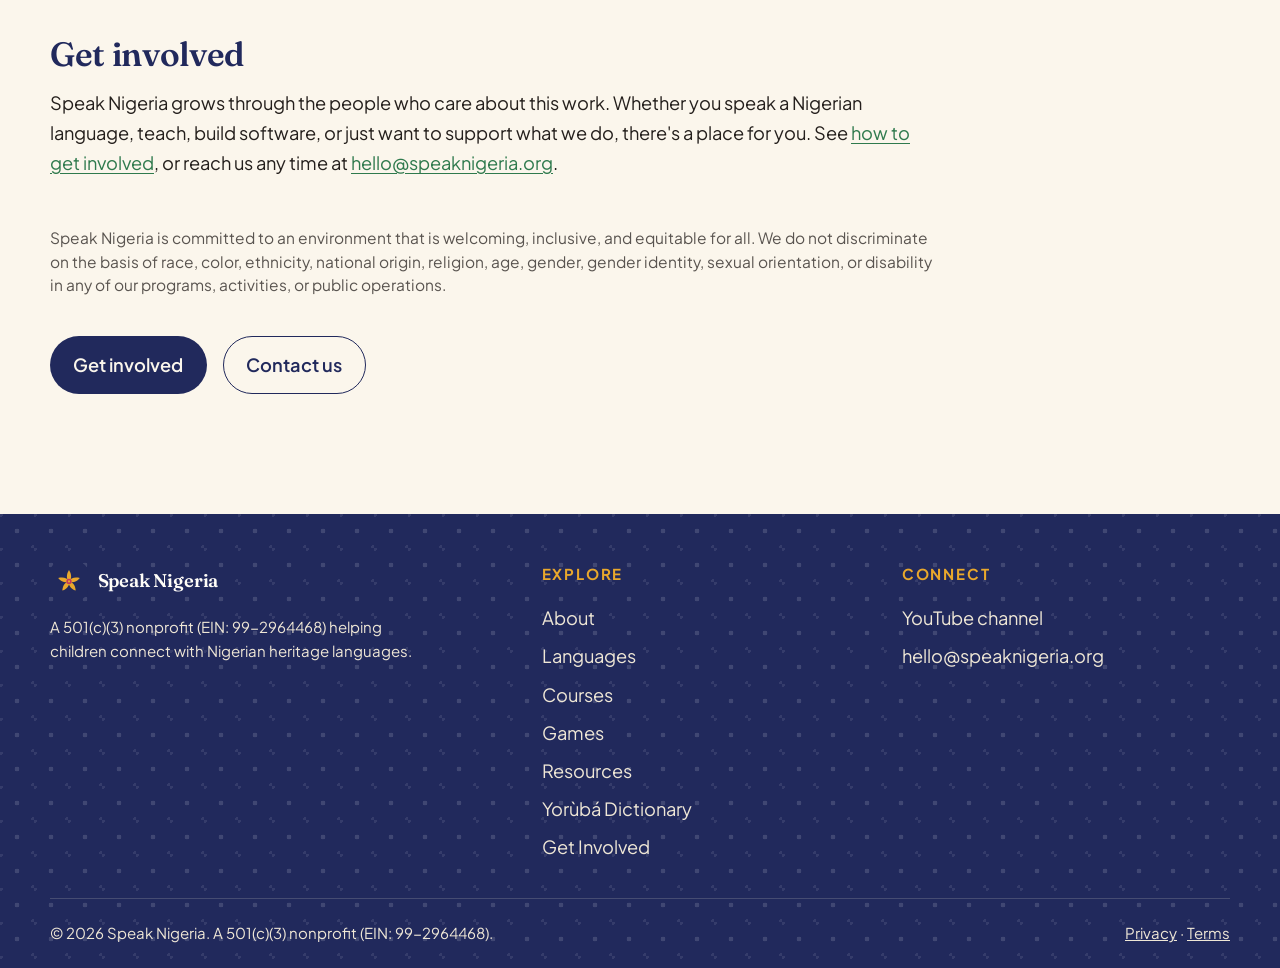
==== commit 25bb8113: "Cover the Speak Up contributor sites in the privacy policy, and add their terms of service" ====
--- a/about.html
+++ b/about.html
@@ -9,7 +9,7 @@
   <link rel="preconnect" href="https://fonts.googleapis.com" />
   <link rel="preconnect" href="https://fonts.gstatic.com" crossorigin />
   <link href="https://fonts.googleapis.com/css2?family=Fraunces:opsz,wght@9..144,400;9..144,500;9..144,600&family=Plus+Jakarta+Sans:wght@400;500;600;700&display=swap" rel="stylesheet" />
-  <link rel="stylesheet" href="assets/styles.css" />
+  <link rel="stylesheet" href="assets/styles.css?v=2" />
 </head>
 <body>
   <a class="skip" href="#main">Skip to content</a>
@@ -104,7 +104,7 @@
           <p>We build for the whole circle around a child. Parents get simple tools to bring the language into everyday life at home. Teachers and schools get open lesson materials and games they can drop into a classroom. And children get lessons made just for them — clear, playful, and encouraging.</p>
 
           <h2>Get involved</h2>
-          <p>Speak Nigeria grows through the people who care about this work. Whether you speak a Nigerian language, teach, build software, or just want to support what we do, there's a place for you. See <a href="get-involved.html">how to get involved</a>, or reach us any time at <a href="mailto:hello@speaknigeria.org">hello@speaknigeria.org</a>.</p>
+          <p>Speak Nigeria grows through the people who care about this work. Whether you speak a Nigerian language, teach, build software, or just want to support what we do, there's a place for you. See <a href="get-involved.html">how to get involved</a>, or reach us any time at <a data-track-form="info" href="mailto:hello@speaknigeria.org">hello@speaknigeria.org</a>.</p>
           
           <p style="margin-top:3rem; font-size: 0.85em; opacity: 0.75; line-height: 1.5;">Speak Nigeria is committed to an environment that is welcoming, inclusive, and equitable for all. We do not discriminate on the basis of race, color, ethnicity, national origin, religion, age, gender, gender identity, sexual orientation, or disability in any of our programs, activities, or public operations.</p>
         </div>
@@ -112,7 +112,7 @@
         <!-- Side-by-side action buttons -->
         <div style="margin-top: 2.5rem; display: flex; gap: 1rem; flex-wrap: wrap;" class="reveal">
           <a class="btn btn-dark" href="get-involved.html">Get involved</a>
-          <a class="btn" style="background: transparent; border: 1.5px solid var(--brand-indigo); color: var(--brand-indigo);" href="mailto:hello@speaknigeria.org">Contact us</a>
+          <a class="btn" style="background: transparent; border: 1.5px solid var(--brand-indigo); color: var(--brand-indigo);" data-track-form="info" href="mailto:hello@speaknigeria.org">Contact us</a>
         </div>
       </div>
     </section>
@@ -148,12 +148,12 @@
         <div class="footer-col">
           <h4>Connect</h4>
           <a href="https://www.youtube.com/@speaknigeria" target="_blank" rel="noopener" data-youtube>YouTube channel</a>
-          <a href="mailto:hello@speaknigeria.org">hello@speaknigeria.org</a>
+          <a data-track-form="info" href="mailto:hello@speaknigeria.org">hello@speaknigeria.org</a>
         </div>
       </div>
       <div class="footer-bottom">
         <span>© 2026 Speak Nigeria. A 501(c)(3) nonprofit (EIN: 99-2964468).</span>
-        <span><a href="privacy.html">Privacy</a></span>
+        <span><a href="privacy.html">Privacy</a> · <a href="terms.html">Terms</a></span>
       </div>
     </div>
   </footer>
@@ -163,9 +163,9 @@
        These three are copies - edit them in the yorubadict repo and run
        analytics/copy-to-siblings.mjs. -->
   <script src="assets/analytics/consent.js?v=1"></script>
-  <script src="assets/analytics/track.js?v=2"></script>
+  <script src="assets/analytics/track.js?v=3"></script>
   <script src="assets/analytics/page-events.js?v=2"></script>
   <script>snPage.start('speaknigeria');</script>
-  <script src="assets/main.js"></script>
+  <script src="assets/main.js?v=3"></script>
 </body>
 </html>
--- a/assets/styles.css
+++ b/assets/styles.css
@@ -178,6 +178,7 @@
 .prose { max-width: 68ch; }
 .prose h2 { font-size: var(--step-2); color: var(--brand-indigo); margin-top: 2.6rem; }
 .prose h3 { font-size: var(--step-1); color: var(--brand-indigo); margin-top: 1.8rem; }
+.prose h4 { font-size: var(--step-0); font-weight: 700; color: var(--brand-indigo); margin: 1.4rem 0 0; }
 .prose p { margin-top: 1rem; color: var(--text-primary); }
 .prose ul { margin-top: 1rem; padding-left: 1.2rem; color: var(--text-primary); }
 .prose li { margin-top: 0.4rem; }
@@ -354,3 +355,155 @@
 @media (max-width: 860px) {
   .form-ctas { grid-template-columns: 1fr; }
 }
+
+/* Numbered step badge (matches .steps on get-involved) */
+.step-num {
+  width: 2.2rem; height: 2.2rem; border-radius: 50%; margin-bottom: 0.8rem;
+  background: var(--brand-indigo); color: var(--brand-accent);
+  font-family: var(--font-display); font-weight: 600; font-size: 1.1rem;
+  display: grid; place-items: center;
+}
+
+/* Joining steps on the courses page: buttons sit at the bottom of each card */
+.join-steps .value { display: flex; flex-direction: column; }
+.join-steps .value p { margin-bottom: 1.4rem; }
+.join-steps .value .btn { margin-top: auto; align-self: flex-start; }
+
+/* Small print under a band's buttons */
+.band .eyebrow { margin-bottom: 0.8rem; }
+.band .band-note { margin: 1.6rem auto 0; font-size: var(--step--1); color: var(--text-tertiary); }
+.band .band-note a { color: var(--surface); text-underline-offset: 3px; }
+.band .band-note a:hover { color: var(--brand-accent); }
+
+/* ---------- class inquiry form (courses page dialog) ---------- */
+.inquiry {
+  --field-line: #d8ceb9;
+  width: min(640px, calc(100% - 2rem)); max-height: calc(100dvh - 3rem);
+  padding: 0; border: 0; border-radius: 20px; overflow: hidden;
+  background: var(--surface); color: var(--text-primary); box-shadow: 0 30px 80px rgba(21,26,61,.35);
+}
+.inquiry[open] { display: flex; flex-direction: column; }
+.inquiry::backdrop { background: rgba(21,26,61,.6); }
+.inquiry-form { display: flex; flex-direction: column; min-height: 0; flex: 1; }
+
+.inquiry-head {
+  display: flex; align-items: flex-start; gap: 1rem; flex: none;
+  padding: 1.6rem 1.6rem 1.5rem 2rem; color: var(--text-tertiary);
+}
+.inquiry-head h2 { color: var(--surface); font-size: var(--step-2); }
+.inquiry-head p { margin-top: 0.45rem; font-size: var(--step--1); max-width: 44ch; }
+.inquiry-close {
+  flex: none; margin-left: auto; width: 2.5rem; height: 2.5rem; border-radius: 50%;
+  display: grid; place-items: center; cursor: pointer;
+  border: 0; background: rgba(255,255,255,.1); color: var(--surface);
+}
+.inquiry-close:hover { background: rgba(255,255,255,.2); }
+
+.inquiry-body { overflow-y: auto; flex: 1; padding: 0 2rem; overscroll-behavior: contain; }
+.inquiry-section { padding: 1.6rem 0; }
+.inquiry-section + .inquiry-section { border-top: 1px solid var(--border-subtle); }
+.inquiry-section h3 {
+  font-size: var(--step-1); color: var(--brand-indigo); margin-bottom: 1rem;
+}
+.inquiry-section h3 small, .field small {
+  font-family: var(--font-body); font-size: var(--step--1); font-weight: 500; color: var(--text-secondary); margin-left: 0.3rem;
+}
+
+.field-grid { display: grid; grid-template-columns: 1fr 1fr; gap: 1rem; }
+.field { display: flex; flex-direction: column; gap: 0.35rem; }
+.field > span { font-size: var(--step--1); font-weight: 600; color: var(--text-primary); }
+.field input, .field select, .field textarea {
+  font: inherit; font-size: 1rem; color: var(--text-primary); width: 100%;
+  background: var(--surface); border: 1.5px solid var(--field-line); border-radius: 10px;
+  padding: 0.7rem 0.85rem; transition: border-color .15s ease, box-shadow .15s ease;
+}
+.field select {
+  appearance: none; cursor: pointer; padding-right: 2.4rem;
+  background: var(--surface) url("data:image/svg+xml,%3Csvg xmlns='http://www.w3.org/2000/svg' viewBox='0 0 24 24' fill='none' stroke='%2321295C' stroke-width='2' stroke-linecap='round' stroke-linejoin='round'%3E%3Cpath d='M6 9l6 6 6-6'/%3E%3C/svg%3E") no-repeat right 0.8rem center / 16px;
+}
+.field select:invalid { color: #8a8278; }
+.field input::placeholder { color: #a39b90; }
+.field input:hover, .field select:hover, .field textarea:hover { border-color: #bfb399; }
+.field input:focus, .field select:focus, .field textarea:focus {
+  outline: none; border-color: var(--brand-indigo);
+  box-shadow: 0 0 0 3px color-mix(in srgb, var(--brand-accent) 40%, transparent);
+}
+.field [aria-invalid="true"] { border-color: var(--accent-games); }
+.field textarea { resize: vertical; min-height: 5.5rem; }
+.inquiry-section > .field { margin-top: 1.2rem; }
+
+/* Pill choices (radio buttons styled like the site's buttons) */
+.choice { border: 0; padding: 0; margin: 1.2rem 0 0; min-width: 0; }
+.choice:first-of-type { margin-top: 0; }
+.child .choice { margin-top: 1rem; }
+.choice legend { padding: 0; margin-bottom: 0.5rem; font-size: var(--step--1); font-weight: 600; color: var(--text-primary); }
+.chips { display: flex; flex-wrap: wrap; gap: 0.5rem; }
+.chip { position: relative; }
+.chip input { position: absolute; opacity: 0; inset: 0; margin: 0; cursor: pointer; }
+.chip span {
+  display: inline-block; padding: 0.5rem 1rem; border-radius: 999px; cursor: pointer;
+  font-size: var(--step--1); font-weight: 500; color: var(--text-primary);
+  background: var(--surface); border: 1.5px solid var(--field-line);
+  transition: background .15s ease, border-color .15s ease, color .15s ease;
+}
+.chip:hover span { border-color: var(--brand-indigo); }
+.chip input:checked + span { background: var(--brand-indigo); border-color: var(--brand-indigo); color: var(--surface); }
+.chip input:focus-visible + span { box-shadow: 0 0 0 3px color-mix(in srgb, var(--brand-accent) 50%, transparent); }
+.chip input[aria-invalid="true"] + span,
+.choice[aria-invalid="true"] .chip span { border-color: var(--accent-games); }
+.choice[aria-invalid="true"] legend { color: var(--accent-games); }
+
+/* Children */
+.children { display: grid; gap: 1.4rem; }
+.child + .child { padding-top: 1.4rem; border-top: 1px dashed var(--border-subtle); }
+.child-head { display: flex; align-items: center; justify-content: space-between; margin-bottom: 0.7rem; }
+.child-label { font-weight: 700; font-size: var(--step--1); letter-spacing: 0.12em; text-transform: uppercase; color: var(--accent-courses); }
+.children .child:only-child .child-head { display: none; }
+.child-grid { grid-template-columns: 1.6fr 1fr; }
+
+.btn-text {
+  font: inherit; font-size: var(--step--1); font-weight: 600; color: var(--text-secondary);
+  background: none; border: 0; padding: 0.4rem 0.2rem; cursor: pointer;
+  text-decoration: underline; text-decoration-color: transparent; text-underline-offset: 3px;
+}
+.btn-text:hover { color: var(--brand-indigo); text-decoration-color: currentColor; }
+.remove-child:hover { color: var(--accent-games); }
+.add-child {
+  display: inline-flex; align-items: center; gap: 0.4rem; margin-top: 1.2rem;
+  font: inherit; font-size: var(--step--1); font-weight: 600; color: var(--brand-indigo);
+  background: none; border: 0; padding: 0.3rem 0; cursor: pointer;
+}
+.add-child:hover { color: var(--accent-courses); }
+.add-child[hidden] { display: none; }
+
+.hp { display: none; }
+
+.inquiry-foot {
+  flex: none; display: flex; align-items: center; justify-content: flex-end; gap: 1rem;
+  padding: 1rem 2rem; border-top: 1px solid var(--border-subtle); background: var(--background-primary);
+}
+.form-status { margin-right: auto; font-size: var(--step--1); font-weight: 600; color: var(--accent-games); }
+.form-status a { color: inherit; }
+.inquiry button[type="submit"][disabled] { opacity: 0.6; cursor: progress; }
+
+/* Thank-you state */
+.inquiry-done { padding: 3rem 2rem 2.6rem; text-align: center; overflow-y: auto; }
+.inquiry.is-done .inquiry-head, .inquiry.is-done .inquiry-body, .inquiry.is-done .inquiry-foot { display: none; }
+.done-flower { width: 56px; height: 56px; margin: 0 auto 1.2rem; display: block; }
+.inquiry-done h2 { font-size: var(--step-3); color: var(--brand-indigo); }
+.inquiry-done p { color: var(--text-secondary); max-width: 40ch; margin: 0.9rem auto 0; }
+.inquiry-done .done-note {
+  font-size: var(--step--1); font-weight: 600; color: var(--text-primary);
+  background: color-mix(in srgb, var(--brand-accent) 16%, var(--surface)); border-radius: 12px; padding: 0.8rem 1rem;
+}
+.inquiry-done .btn { margin-top: 1.8rem; }
+body.dialog-open { overflow: hidden; }
+
+@media (max-width: 640px) {
+  .inquiry { width: 100%; max-width: 100%; height: 100dvh; max-height: 100dvh; margin: 0; border-radius: 0; }
+  .inquiry-head { padding: 1.2rem 1rem 1.2rem 1.25rem; }
+  .inquiry-body { padding: 0 1.25rem; }
+  .inquiry-foot { padding: 0.8rem 1.25rem; flex-wrap: wrap; }
+  .form-status { flex-basis: 100%; }
+  .field-grid, .child-grid { grid-template-columns: 1fr; }
+}
